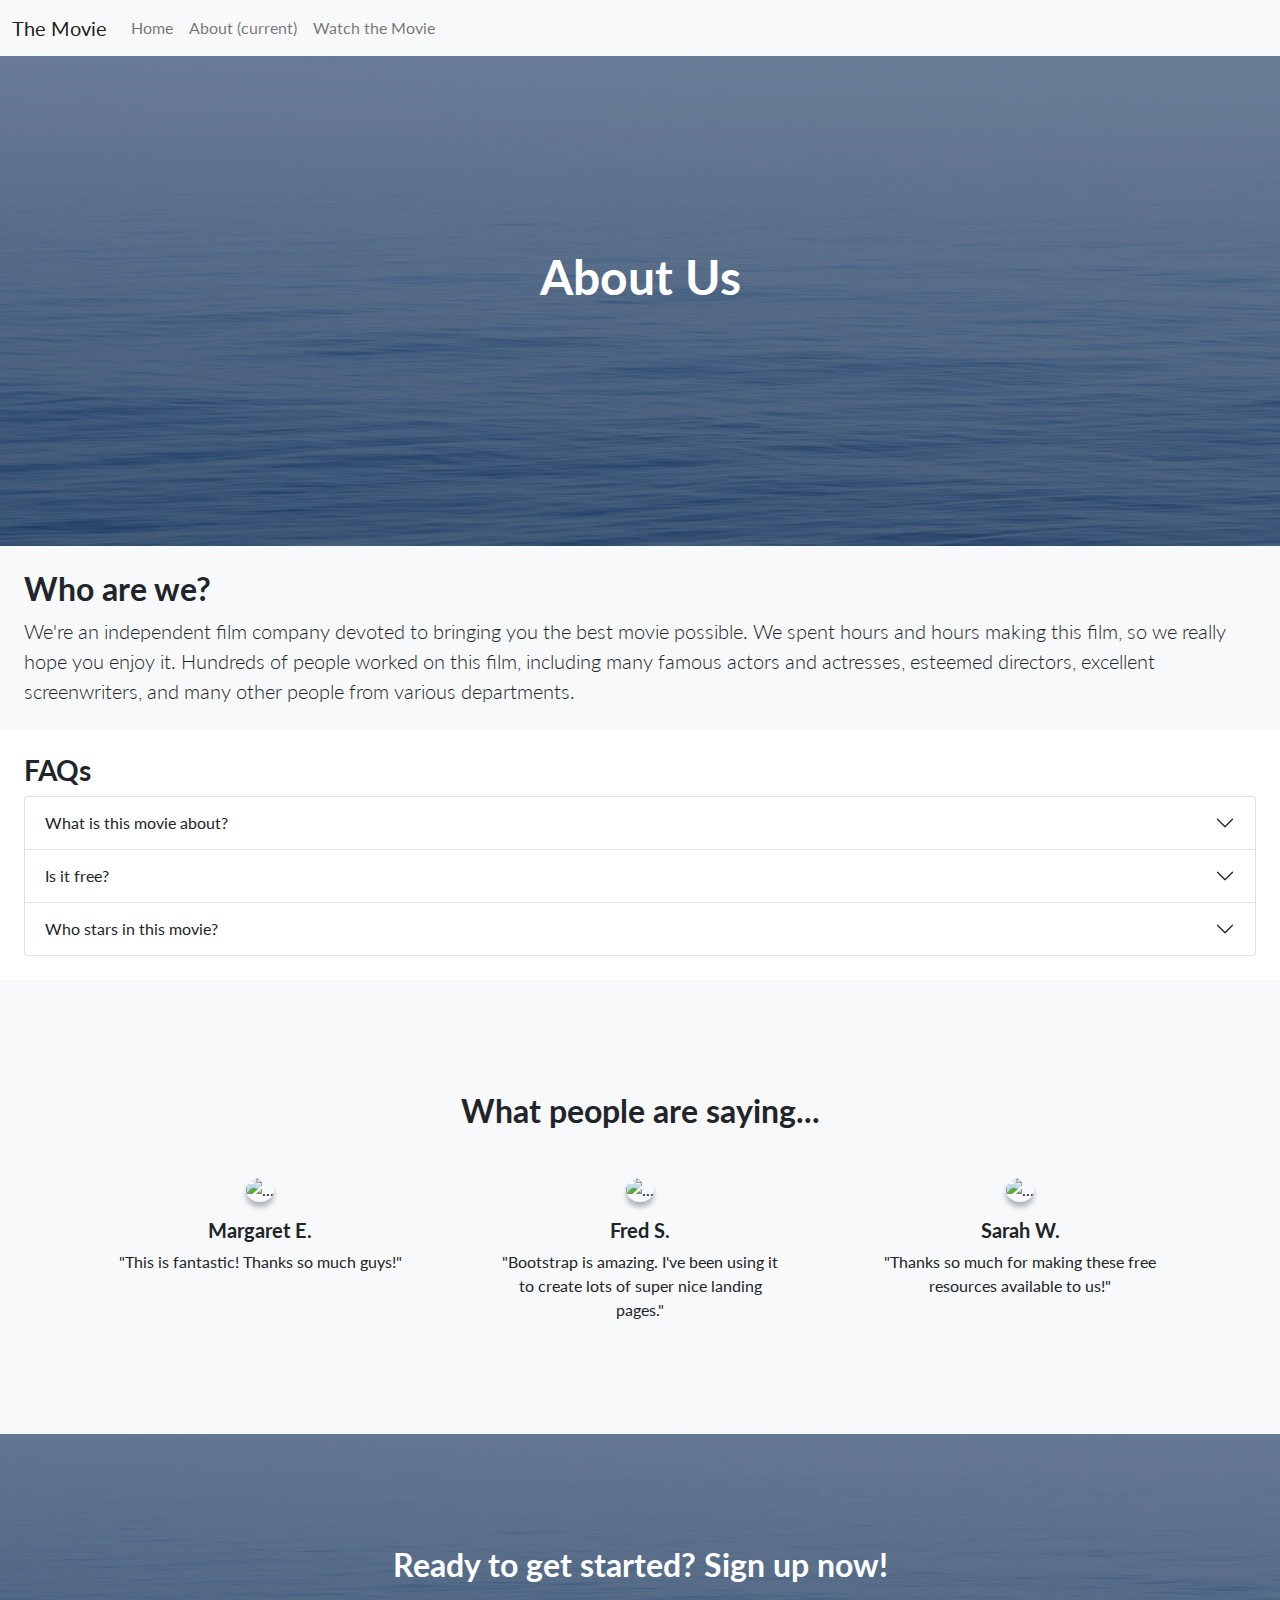
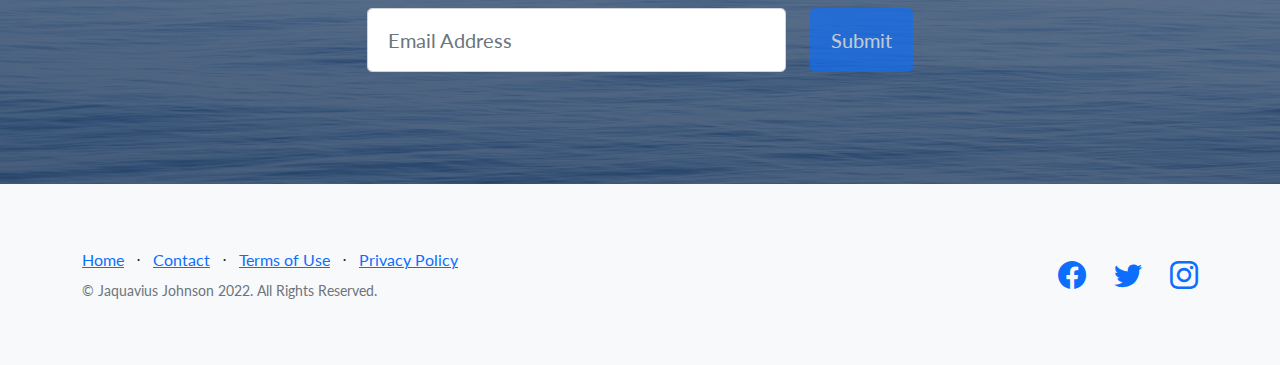
==== about.html @ 465f7b10 "Add files via upload" ====
<!DOCTYPE html>
<html lang="en">
    <head>
        <meta charset="utf-8" />
        <meta name="viewport" content="width=device-width, initial-scale=1, shrink-to-fit=no" />
        <meta name="description" content="" />
        <meta name="author" content="" />
        <title>About Us</title>
        <!-- Favicon-->
        <link rel="icon" type="image/x-icon" href="tyler.jpg" />
        <!-- Bootstrap icons-->
        <link href="https://cdn.jsdelivr.net/npm/bootstrap-icons@1.5.0/font/bootstrap-icons.css" rel="stylesheet" type="text/css" />
        <!-- Google fonts-->
        <link href="https://fonts.googleapis.com/css?family=Lato:300,400,700,300italic,400italic,700italic" rel="stylesheet" type="text/css" />
        <!-- Core theme CSS (includes Bootstrap)-->
        <link href="styles.css" rel="stylesheet" />
    </head>
    <body>
        <!-- Navigation-->
        <nav class="navbar navbar-expand-lg navbar-light bg-light">
          <div class="container-fluid">
            <a class="navbar-brand" href="#">The Movie</a>
            <button class="navbar-toggler" type="button" data-toggle="collapse" data-target="#navbarNav" aria-controls="navbarNav" aria-expanded="false" aria-label="Toggle navigation">
              <span class="navbar-toggler-icon"></span>
            </button>
            <div class="collapse navbar-collapse" id="navbarNav">
              <ul class="navbar-nav">
                <li class="nav-item active">
                  <a class="nav-link" href="index.html">Home</a>
                </li>
                <li class="nav-item">
                  <a class="nav-link" href="#">About <span class="sr-only">(current)</span></a>
                </li>
                <li class="nav-item">
                  <a class="nav-link" href="#">Watch the Movie</a>
                </li>
              </ul>
            </div>
          </div>
        </nav>
        <!-- Masthead-->
        <header class="masthead">
            <div class="container position-relative">
                <div class="row justify-content-center">
                    <div class="col-xl-8">
                        <div class="text-center text-white">
                            <!-- Page heading-->
                            <h1 class="mb-5">About Us</h1>

                        </div>
                    </div>
                </div>
            </div>
        </header>
        <!-- About -->
        <section class="about bg-light">
          <div class="container-fluid">
            <div class="container-fluid">
              <br><h2>Who are we?</h2>
              <p class="lead mb-0">We're an independent film company devoted to bringing you the best movie possible. We spent hours and hours making this film, so we
                really hope you enjoy it. Hundreds of people worked on this film, including many famous actors and actresses, esteemed directors, excellent screenwriters,
                and many other people from various departments.</p><br>
            </div>
          </div>
        </section>
        <!-- FAQs -->
        <section class="faq">
          <div class="container-fluid">
            <div class="container-fluid">
              <br><h3>FAQs</h3>
              <div class="accordion" id="accordionExample">
                <div class="accordion-item">
                  <h2 class="accordion-header" id="headingOne">
                    <button class="accordion-button collapsed" type="button" data-bs-toggle="collapse" data-bs-target="#collapseOne" aria-expanded="false" aria-controls="collapseOne">
                      What is this movie about?
                    </button>
                  </h2>
                  <div id="collapseOne" class="accordion-collapse collapse" aria-labelledby="headingOne" data-bs-parent="#accordionExample">
                    <div class="accordion-body">
                      <strong>You'll just have to wait and see 🙃</strong> We can't tell you anything about this movie
                      until you tune in to the live event and watch it for yourself.
                    </div>
                  </div>
                </div>
                <div class="accordion-item">
                  <h2 class="accordion-header" id="headingTwo">
                    <button class="accordion-button collapsed" type="button" data-bs-toggle="collapse" data-bs-target="#collapseTwo" aria-expanded="false" aria-controls="collapseTwo">
                      Is it free?
                    </button>
                  </h2>
                  <div id="collapseTwo" class="accordion-collapse collapse" aria-labelledby="headingTwo" data-bs-parent="#accordionExample">
                    <div class="accordion-body">
                      <strong>Absolutely.</strong>  It's completely free, and we offer full HD streaming during the live
                      event. There will also be closed captioning available in over 100 languages so you can have the best
                      experience possible. Don't be afraid to tune in!
                    </div>
                  </div>
                </div>
                <div class="accordion-item">
                  <h2 class="accordion-header" id="headingThree">
                    <button class="accordion-button collapsed" type="button" data-bs-toggle="collapse" data-bs-target="#collapseThree" aria-expanded="false" aria-controls="collapseThree">
                      Who stars in this movie?
                    </button>
                  </h2>
                  <div id="collapseThree" class="accordion-collapse collapse" aria-labelledby="headingThree" data-bs-parent="#accordionExample">
                    <div class="accordion-body">
                      <strong>In short, many people.</strong> The movie was filmed in Britain, so we have many esteemed
                      English actors making cameos for your enjoyment. Be prepared to see your favorite actors and actresses.
                    </div>
                  </div>
                </div>
              </div>
              <br>
            </div>
          </div>
        </section>
        <!-- Testimonials-->
        <section class="testimonials text-center bg-light">
            <div class="container">
                <h2 class="mb-5">What people are saying...</h2>
                <div class="row">
                    <div class="col-lg-4">
                        <div class="testimonial-item mx-auto mb-5 mb-lg-0">
                            <img class="img-fluid rounded-circle mb-3" src="assets/img/testimonials-1.jpg" alt="..." />
                            <h5>Margaret E.</h5>
                            <p class="font-weight-light mb-0">"This is fantastic! Thanks so much guys!"</p>
                        </div>
                    </div>
                    <div class="col-lg-4">
                        <div class="testimonial-item mx-auto mb-5 mb-lg-0">
                            <img class="img-fluid rounded-circle mb-3" src="assets/img/testimonials-2.jpg" alt="..." />
                            <h5>Fred S.</h5>
                            <p class="font-weight-light mb-0">"Bootstrap is amazing. I've been using it to create lots of super nice landing pages."</p>
                        </div>
                    </div>
                    <div class="col-lg-4">
                        <div class="testimonial-item mx-auto mb-5 mb-lg-0">
                            <img class="img-fluid rounded-circle mb-3" src="assets/img/testimonials-3.jpg" alt="..." />
                            <h5>Sarah W.</h5>
                            <p class="font-weight-light mb-0">"Thanks so much for making these free resources available to us!"</p>
                        </div>
                    </div>
                </div>
            </div>
        </section>
        <!-- Call to Action-->
        <section class="call-to-action text-white text-center" id="signup">
            <div class="container position-relative">
                <div class="row justify-content-center">
                    <div class="col-xl-6">
                        <h2 class="mb-4">Ready to get started? Sign up now!</h2>
                        <!-- Signup form-->
                        <!-- * * * * * * * * * * * * * * *-->
                        <!-- * * SB Forms Contact Form * *-->
                        <!-- * * * * * * * * * * * * * * *-->
                        <!-- This form is pre-integrated with SB Forms.-->
                        <!-- To make this form functional, sign up at-->
                        <!-- https://startbootstrap.com/solution/contact-forms-->
                        <!-- to get an API token!-->
                        <form class="form-subscribe" id="contactFormFooter" data-sb-form-api-token="API_TOKEN">
                            <!-- Email address input-->
                            <div class="row">
                                <div class="col">
                                    <input class="form-control form-control-lg" id="emailAddressBelow" type="email" placeholder="Email Address" data-sb-validations="required,email" />
                                    <div class="invalid-feedback text-white" data-sb-feedback="emailAddressBelow:required">Email Address is required.</div>
                                    <div class="invalid-feedback text-white" data-sb-feedback="emailAddressBelow:email">Email Address Email is not valid.</div>
                                </div>
                                <div class="col-auto"><button class="btn btn-primary btn-lg disabled" id="submitButton" type="submit">Submit</button></div>
                            </div>
                            <!-- Submit success message-->
                            <!---->
                            <!-- This is what your users will see when the form-->
                            <!-- has successfully submitted-->
                            <div class="d-none" id="submitSuccessMessage">
                                <div class="text-center mb-3">
                                    <div class="fw-bolder">Form submission successful!</div>
                                    <p>To activate this form, sign up at</p>
                                    <a class="text-white" href="https://startbootstrap.com/solution/contact-forms">https://startbootstrap.com/solution/contact-forms</a>
                                </div>
                            </div>
                            <!-- Submit error message-->
                            <!---->
                            <!-- This is what your users will see when there is-->
                            <!-- an error submitting the form-->
                            <div class="d-none" id="submitErrorMessage"><div class="text-center text-danger mb-3">Error sending message!</div></div>
                        </form>
                    </div>
                </div>
            </div>
        </section>
        <!-- Footer-->
        <footer class="footer bg-light">
            <div class="container">
                <div class="row">
                    <div class="col-lg-6 h-100 text-center text-lg-start my-auto">
                        <ul class="list-inline mb-2">
                            <li class="list-inline-item"><a href="index.html">Home</a></li>
                            <li class="list-inline-item">⋅</li>
                            <li class="list-inline-item"><a href="#!">Contact</a></li>
                            <li class="list-inline-item">⋅</li>
                            <li class="list-inline-item"><a href="#!">Terms of Use</a></li>
                            <li class="list-inline-item">⋅</li>
                            <li class="list-inline-item"><a href="#!">Privacy Policy</a></li>
                        </ul>
                        <p class="text-muted small mb-4 mb-lg-0">&copy; Jaquavius Johnson 2022. All Rights Reserved.</p>
                    </div>
                    <div class="col-lg-6 h-100 text-center text-lg-end my-auto">
                        <ul class="list-inline mb-0">
                            <li class="list-inline-item me-4">
                                <a href="#!"><i class="bi-facebook fs-3"></i></a>
                            </li>
                            <li class="list-inline-item me-4">
                                <a href="#!"><i class="bi-twitter fs-3"></i></a>
                            </li>
                            <li class="list-inline-item">
                                <a href="#!"><i class="bi-instagram fs-3"></i></a>
                            </li>
                        </ul>
                    </div>
                </div>
            </div>
        </footer>
        <!-- Bootstrap core JS-->
        <script src="https://cdn.jsdelivr.net/npm/bootstrap@5.1.3/dist/js/bootstrap.bundle.min.js"></script>
        <!-- Core theme JS-->
        <script src="scripts.js"></script>
        <!-- * * * * * * * * * * * * * * * * * * * * * * * * * * * * * * * * * * * * * * * *-->
        <!-- * *                               SB Forms JS                               * *-->
        <!-- * * Activate your form at https://startbootstrap.com/solution/contact-forms * *-->
        <!-- * * * * * * * * * * * * * * * * * * * * * * * * * * * * * * * * * * * * * * * *-->
        <script src="https://cdn.startbootstrap.com/sb-forms-latest.js"></script>
    </body>
</html>
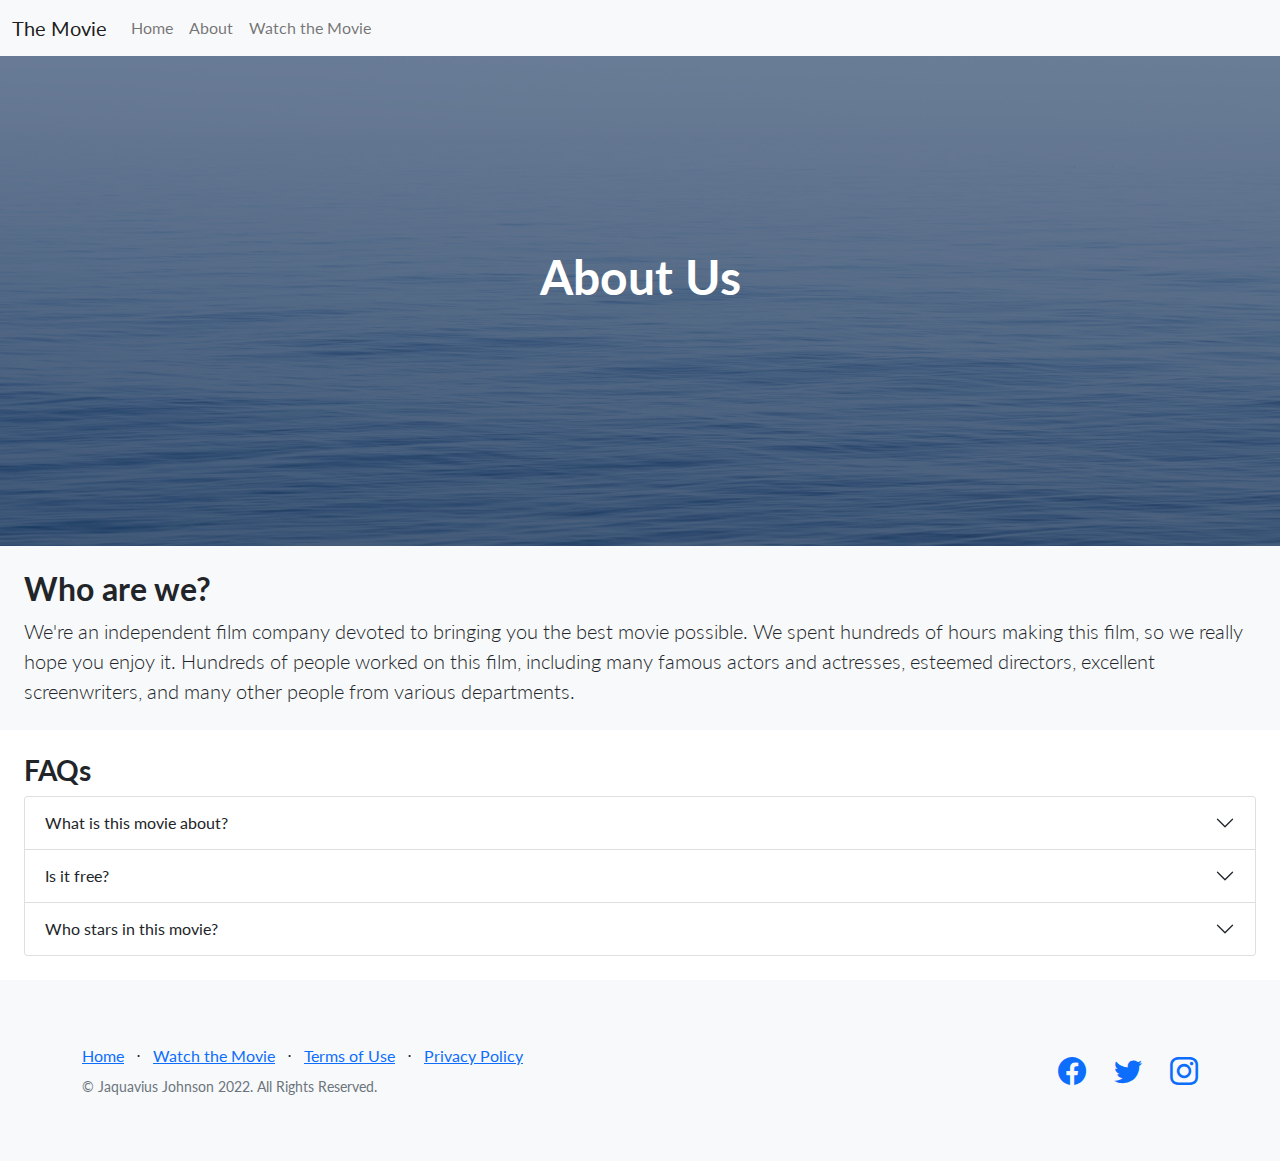
==== commit 0e54fac1: "Add files via upload" ====
--- a/about.html
+++ b/about.html
@@ -20,7 +20,7 @@
         <nav class="navbar navbar-expand-lg navbar-light bg-light">
           <div class="container-fluid">
             <a class="navbar-brand" href="#">The Movie</a>
-            <button class="navbar-toggler" type="button" data-toggle="collapse" data-target="#navbarNav" aria-controls="navbarNav" aria-expanded="false" aria-label="Toggle navigation">
+            <button class="navbar-toggler" type="button" data-bs-toggle="collapse" data-bs-target="#navbarNav" aria-controls="navbarNav" aria-expanded="false" aria-label="Toggle navigation">
               <span class="navbar-toggler-icon"></span>
             </button>
             <div class="collapse navbar-collapse" id="navbarNav">
@@ -29,10 +29,10 @@
                   <a class="nav-link" href="index.html">Home</a>
                 </li>
                 <li class="nav-item">
-                  <a class="nav-link" href="#">About <span class="sr-only">(current)</span></a>
+                  <a class="nav-link" href="#">About</a>
                 </li>
                 <li class="nav-item">
-                  <a class="nav-link" href="#">Watch the Movie</a>
+                  <a class="nav-link" href="movie.html">Watch the Movie</a>
                 </li>
               </ul>
             </div>
@@ -46,7 +46,6 @@
                         <div class="text-center text-white">
                             <!-- Page heading-->
                             <h1 class="mb-5">About Us</h1>
-
                         </div>
                     </div>
                 </div>
@@ -57,7 +56,7 @@
           <div class="container-fluid">
             <div class="container-fluid">
               <br><h2>Who are we?</h2>
-              <p class="lead mb-0">We're an independent film company devoted to bringing you the best movie possible. We spent hours and hours making this film, so we
+              <p class="lead mb-0">We're an independent film company devoted to bringing you the best movie possible. We spent hundreds of hours making this film, so we
                 really hope you enjoy it. Hundreds of people worked on this film, including many famous actors and actresses, esteemed directors, excellent screenwriters,
                 and many other people from various departments.</p><br>
             </div>
@@ -114,80 +113,6 @@
             </div>
           </div>
         </section>
-        <!-- Testimonials-->
-        <section class="testimonials text-center bg-light">
-            <div class="container">
-                <h2 class="mb-5">What people are saying...</h2>
-                <div class="row">
-                    <div class="col-lg-4">
-                        <div class="testimonial-item mx-auto mb-5 mb-lg-0">
-                            <img class="img-fluid rounded-circle mb-3" src="assets/img/testimonials-1.jpg" alt="..." />
-                            <h5>Margaret E.</h5>
-                            <p class="font-weight-light mb-0">"This is fantastic! Thanks so much guys!"</p>
-                        </div>
-                    </div>
-                    <div class="col-lg-4">
-                        <div class="testimonial-item mx-auto mb-5 mb-lg-0">
-                            <img class="img-fluid rounded-circle mb-3" src="assets/img/testimonials-2.jpg" alt="..." />
-                            <h5>Fred S.</h5>
-                            <p class="font-weight-light mb-0">"Bootstrap is amazing. I've been using it to create lots of super nice landing pages."</p>
-                        </div>
-                    </div>
-                    <div class="col-lg-4">
-                        <div class="testimonial-item mx-auto mb-5 mb-lg-0">
-                            <img class="img-fluid rounded-circle mb-3" src="assets/img/testimonials-3.jpg" alt="..." />
-                            <h5>Sarah W.</h5>
-                            <p class="font-weight-light mb-0">"Thanks so much for making these free resources available to us!"</p>
-                        </div>
-                    </div>
-                </div>
-            </div>
-        </section>
-        <!-- Call to Action-->
-        <section class="call-to-action text-white text-center" id="signup">
-            <div class="container position-relative">
-                <div class="row justify-content-center">
-                    <div class="col-xl-6">
-                        <h2 class="mb-4">Ready to get started? Sign up now!</h2>
-                        <!-- Signup form-->
-                        <!-- * * * * * * * * * * * * * * *-->
-                        <!-- * * SB Forms Contact Form * *-->
-                        <!-- * * * * * * * * * * * * * * *-->
-                        <!-- This form is pre-integrated with SB Forms.-->
-                        <!-- To make this form functional, sign up at-->
-                        <!-- https://startbootstrap.com/solution/contact-forms-->
-                        <!-- to get an API token!-->
-                        <form class="form-subscribe" id="contactFormFooter" data-sb-form-api-token="API_TOKEN">
-                            <!-- Email address input-->
-                            <div class="row">
-                                <div class="col">
-                                    <input class="form-control form-control-lg" id="emailAddressBelow" type="email" placeholder="Email Address" data-sb-validations="required,email" />
-                                    <div class="invalid-feedback text-white" data-sb-feedback="emailAddressBelow:required">Email Address is required.</div>
-                                    <div class="invalid-feedback text-white" data-sb-feedback="emailAddressBelow:email">Email Address Email is not valid.</div>
-                                </div>
-                                <div class="col-auto"><button class="btn btn-primary btn-lg disabled" id="submitButton" type="submit">Submit</button></div>
-                            </div>
-                            <!-- Submit success message-->
-                            <!---->
-                            <!-- This is what your users will see when the form-->
-                            <!-- has successfully submitted-->
-                            <div class="d-none" id="submitSuccessMessage">
-                                <div class="text-center mb-3">
-                                    <div class="fw-bolder">Form submission successful!</div>
-                                    <p>To activate this form, sign up at</p>
-                                    <a class="text-white" href="https://startbootstrap.com/solution/contact-forms">https://startbootstrap.com/solution/contact-forms</a>
-                                </div>
-                            </div>
-                            <!-- Submit error message-->
-                            <!---->
-                            <!-- This is what your users will see when there is-->
-                            <!-- an error submitting the form-->
-                            <div class="d-none" id="submitErrorMessage"><div class="text-center text-danger mb-3">Error sending message!</div></div>
-                        </form>
-                    </div>
-                </div>
-            </div>
-        </section>
         <!-- Footer-->
         <footer class="footer bg-light">
             <div class="container">
@@ -196,7 +121,7 @@
                         <ul class="list-inline mb-2">
                             <li class="list-inline-item"><a href="index.html">Home</a></li>
                             <li class="list-inline-item">⋅</li>
-                            <li class="list-inline-item"><a href="#!">Contact</a></li>
+                            <li class="list-inline-item"><a href="movie.html">Watch the Movie</a></li>
                             <li class="list-inline-item">⋅</li>
                             <li class="list-inline-item"><a href="#!">Terms of Use</a></li>
                             <li class="list-inline-item">⋅</li>
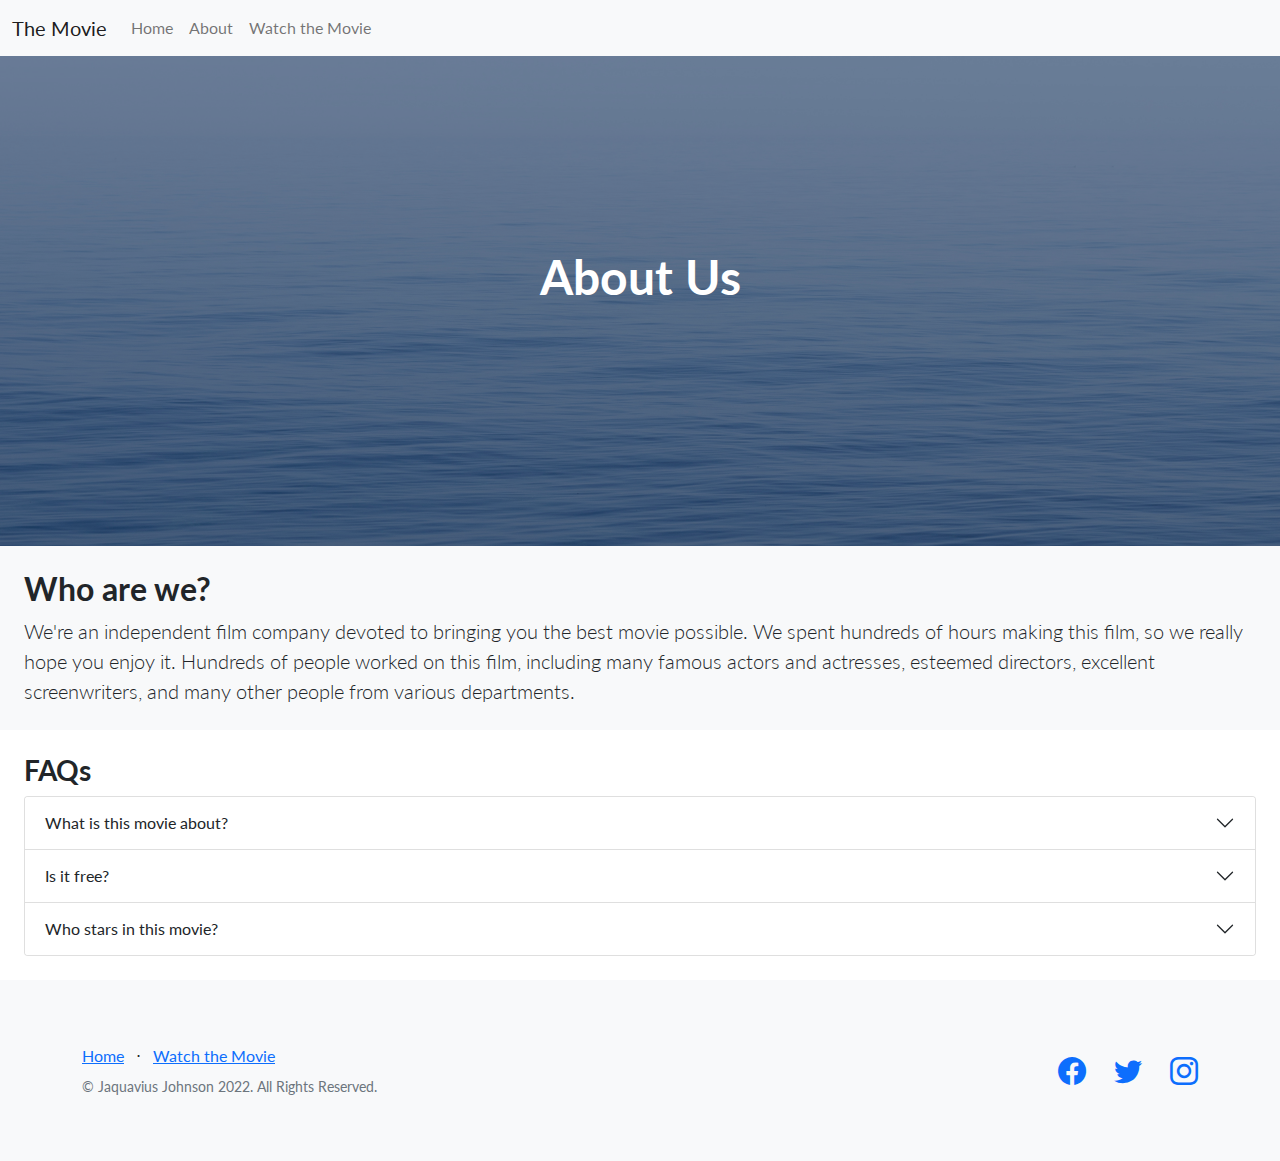
==== commit 6539a681: "Add files via upload" ====
--- a/about.html
+++ b/about.html
@@ -122,10 +122,6 @@
                             <li class="list-inline-item"><a href="index.html">Home</a></li>
                             <li class="list-inline-item">⋅</li>
                             <li class="list-inline-item"><a href="movie.html">Watch the Movie</a></li>
-                            <li class="list-inline-item">⋅</li>
-                            <li class="list-inline-item"><a href="#!">Terms of Use</a></li>
-                            <li class="list-inline-item">⋅</li>
-                            <li class="list-inline-item"><a href="#!">Privacy Policy</a></li>
                         </ul>
                         <p class="text-muted small mb-4 mb-lg-0">&copy; Jaquavius Johnson 2022. All Rights Reserved.</p>
                     </div>
